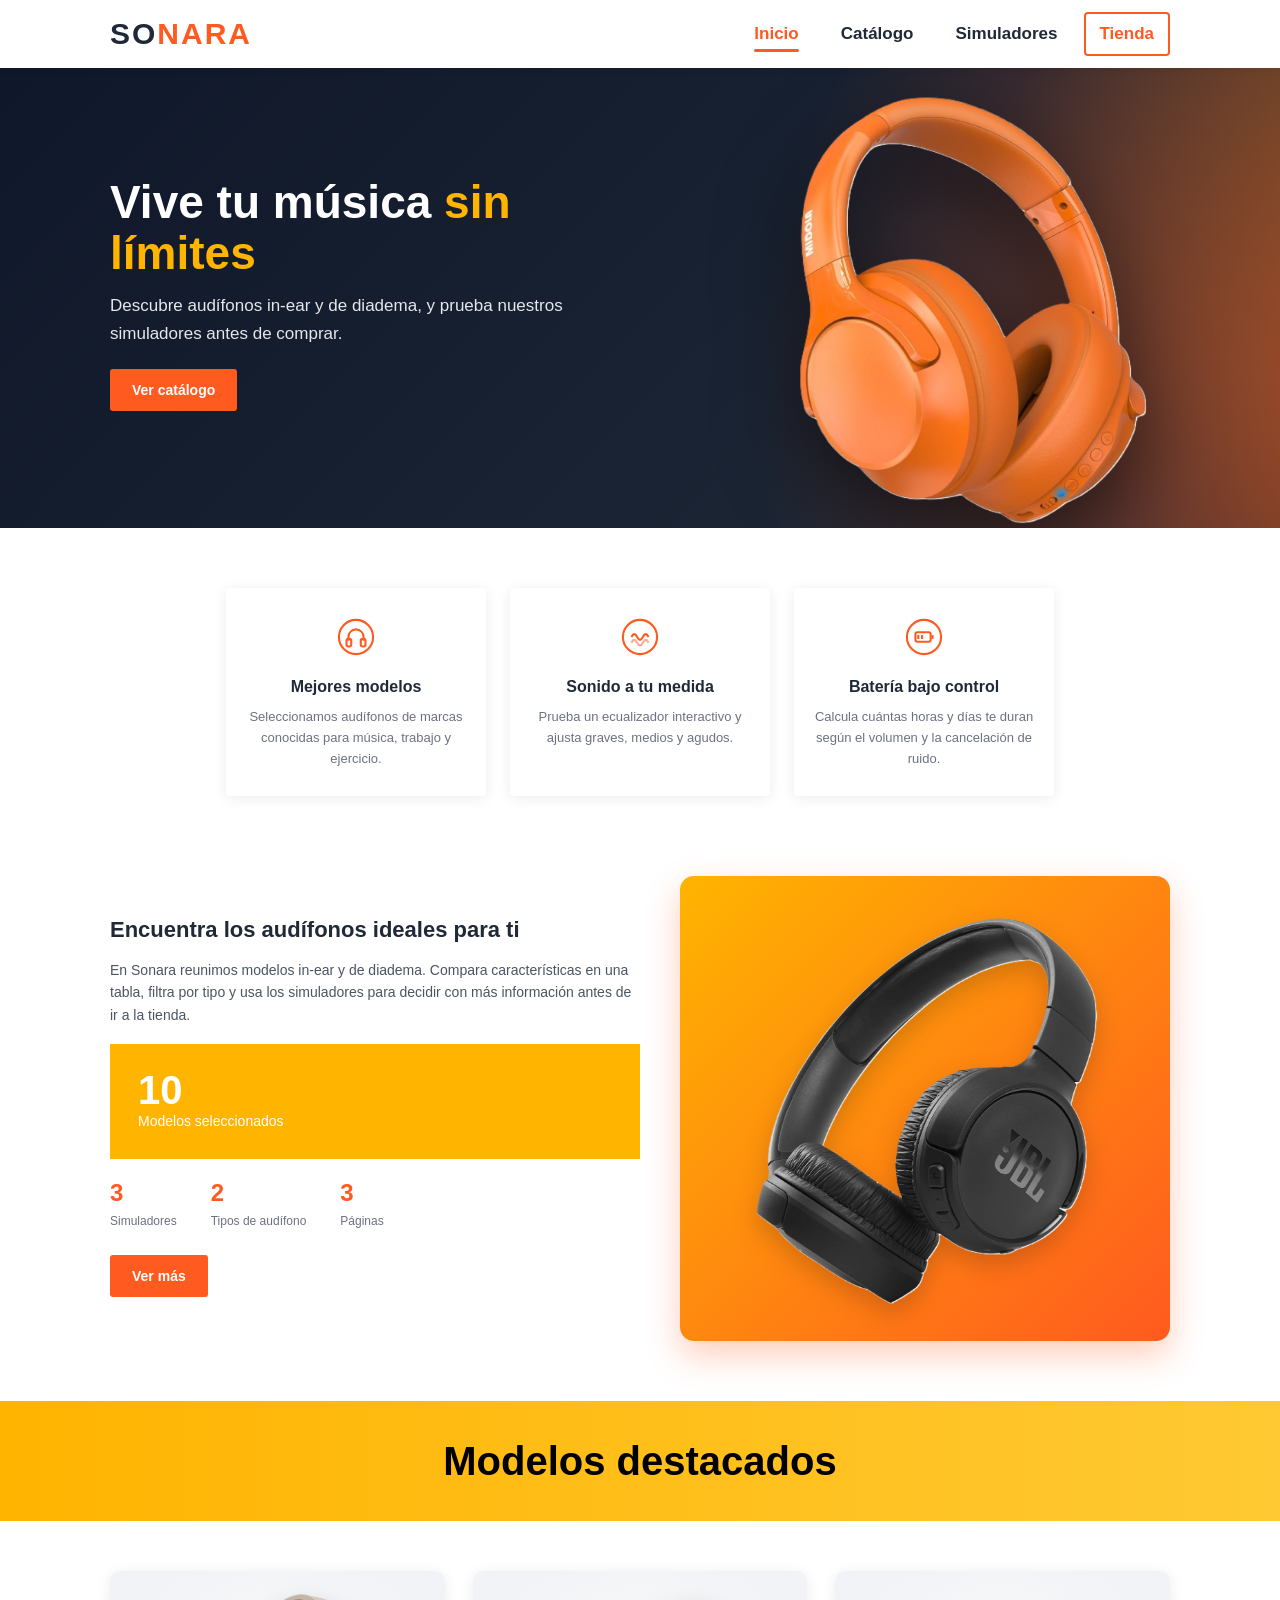
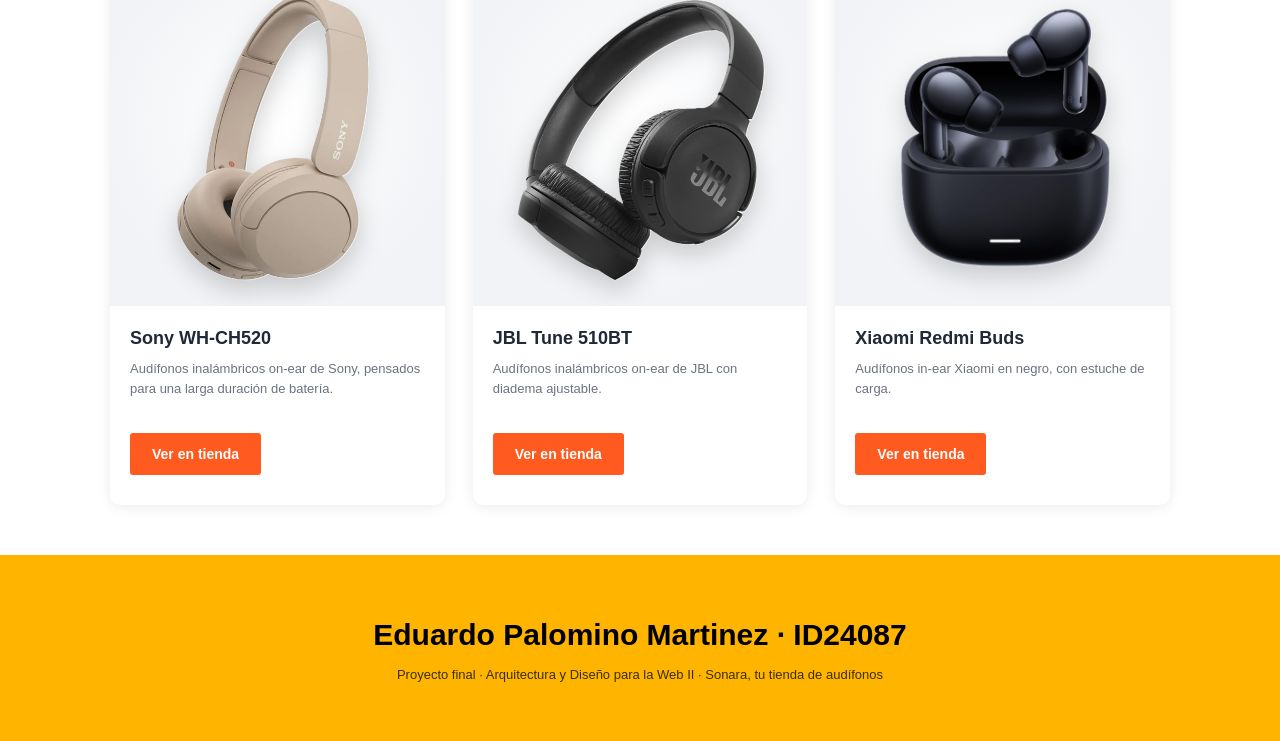
==== index.html @ 2ec517f6 "Add files via upload" ====
<!DOCTYPE html>
<html lang="es">
<head>
    <meta charset="UTF-8">
    <meta name="viewport" content="width=device-width, initial-scale=1">
    <title>Sonara | Audífonos</title>
    <script>document.documentElement.className = "js";</script>
    <link rel="stylesheet" href="css/estilos.css">
</head>
<body>
    <header class="barra">
        <div class="contenedor barra-interna">
            <a class="logo" href="index.html">SO<span>NARA</span></a>
            <nav id="menu">
                <a class="btn-menu activo" href="index.html">Inicio</a>
                <a class="btn-menu" href="catalogo.html">Catálogo</a>
                <a class="btn-menu" href="simuladores.html">Simuladores</a>
                <a class="btn-menu externo" href="https://www.amazon.com.mx" target="_blank" rel="noopener">Tienda</a>
            </nav>
        </div>
    </header>

    <div id="hero">
        <a class="hero-imagen" href="https://www.amazon.com.mx/Good-Happens-supraaurales-reproducci%C3%B3n-ecualizadores/dp/B0F1NCH7GL" target="_blank" rel="noopener"><img id="heroImg" src="image/imagen8.png" alt="Good Happens Supraaural"></a>
        <div class="hero-texto">
            <div class="contenedor">
                <div class="hero-caja">
                    <h1>Vive tu música <span>sin límites</span></h1>
                    <p>Descubre audífonos in-ear y de diadema, y prueba nuestros simuladores antes de comprar.</p>
                    <a class="boton" href="catalogo.html">Ver catálogo</a>
                </div>
            </div>
        </div>
    </div>

    <section id="tarjetas">
        <div class="contenedor fila-tarjetas">
            <a class="tarjeta reveal" style="--i:0" href="catalogo.html">
                <svg viewBox="0 0 40 40" fill="none" stroke="#ff5a1f" stroke-width="2.2"><circle cx="20" cy="20" r="18"/><path d="M12 24v-4a8 8 0 0116 0v4"/><rect x="10" y="22" width="5" height="8" rx="2"/><rect x="25" y="22" width="5" height="8" rx="2"/></svg>
                <h3>Mejores modelos</h3>
                <p>Seleccionamos audífonos de marcas conocidas para música, trabajo y ejercicio.</p>
            </a>
            <a class="tarjeta reveal" style="--i:1" href="simuladores.html">
                <svg viewBox="0 0 40 40" fill="none" stroke="#ff5a1f" stroke-width="2.2"><circle cx="20" cy="20" r="18"/><path d="M11 20q3-6 6 0t6 0 6 0"/><path d="M11 26q3-6 6 0t6 0 6 0" opacity=".5"/></svg>
                <h3>Sonido a tu medida</h3>
                <p>Prueba un ecualizador interactivo y ajusta graves, medios y agudos.</p>
            </a>
            <a class="tarjeta reveal" style="--i:2" href="simuladores.html">
                <svg viewBox="0 0 40 40" fill="none" stroke="#ff5a1f" stroke-width="2.2"><circle cx="20" cy="20" r="18"/><rect x="11" y="15" width="16" height="10" rx="2"/><path d="M29 18v4"/><path d="M14 18v4M18 18v4"/></svg>
                <h3>Batería bajo control</h3>
                <p>Calcula cuántas horas y días te duran según el volumen y la cancelación de ruido.</p>
            </a>
        </div>
    </section>

    <section id="nosotros">
        <div class="contenedor nosotros-grid">
            <div class="nosotros-texto reveal">
                <h2>Encuentra los audífonos ideales para ti</h2>
                <p>En Sonara reunimos modelos in-ear y de diadema. Compara características en una tabla, filtra por tipo y usa los simuladores para decidir con más información antes de ir a la tienda.</p>
                <div class="caja-amarilla">
                    <div class="numero" data-meta="10">0</div>
                    <div class="texto">Modelos seleccionados</div>
                </div>
                <div class="estadisticas">
                    <div><span class="numero" data-meta="3">0</span><span class="texto">Simuladores</span></div>
                    <div><span class="numero" data-meta="2">0</span><span class="texto">Tipos de audífono</span></div>
                    <div><span class="numero" data-meta="3">0</span><span class="texto">Páginas</span></div>
                </div>
                <a class="boton" href="catalogo.html">Ver más</a>
            </div>
            <div class="nosotros-img reveal" style="--i:1">
                <a class="imagen-caja grande" href="https://www.amazon.com.mx/JBL-Tune-510BT-Ear-inal%C3%A1mbricos/dp/B08WM3LMJF" target="_blank" rel="noopener">
                    <img src="image/imagen7.png" alt="JBL Tune 510BT">
                    <span class="overlay"><span>Ver en tienda ↗</span></span>
                </a>
            </div>
        </div>
    </section>

    <div class="banda"><h2>Modelos destacados</h2></div>

    <section id="destacados">
        <div class="contenedor fila-productos">
            <div class="producto reveal" style="--i:0">
                <a class="imagen-caja" href="https://www.amazon.com.mx/Sony-Aud%C3%ADfonos-inal%C3%A1mbricos-WH-CH520-duraci%C3%B3n/dp/B0CFS29Y49" target="_blank" rel="noopener">
                    <img src="image/imagen3.png" alt="Sony WH-CH520">
                    <span class="overlay"><span>Ver en tienda ↗</span></span>
                </a>
                <div class="info">
                    <h3>Sony WH-CH520</h3>
                    <p>Audífonos inalámbricos on-ear de Sony, pensados para una larga duración de batería.</p>
                    <a class="boton" href="https://www.amazon.com.mx/Sony-Aud%C3%ADfonos-inal%C3%A1mbricos-WH-CH520-duraci%C3%B3n/dp/B0CFS29Y49" target="_blank" rel="noopener">Ver en tienda</a>
                </div>
            </div>
            <div class="producto reveal" style="--i:1">
                <a class="imagen-caja" href="https://www.amazon.com.mx/JBL-Tune-510BT-Ear-inal%C3%A1mbricos/dp/B08WM3LMJF" target="_blank" rel="noopener">
                    <img src="image/imagen7.png" alt="JBL Tune 510BT">
                    <span class="overlay"><span>Ver en tienda ↗</span></span>
                </a>
                <div class="info">
                    <h3>JBL Tune 510BT</h3>
                    <p>Audífonos inalámbricos on-ear de JBL con diadema ajustable.</p>
                    <a class="boton" href="https://www.amazon.com.mx/JBL-Tune-510BT-Ear-inal%C3%A1mbricos/dp/B08WM3LMJF" target="_blank" rel="noopener">Ver en tienda</a>
                </div>
            </div>
            <div class="producto reveal" style="--i:2">
                <a class="imagen-caja" href="https://www.amazon.com.mx/Xiaomi-Aud%C3%ADfonos-Redmi-Buds-Black/dp/B0D9YYQ7X9" target="_blank" rel="noopener">
                    <img src="image/imagen6.png" alt="Xiaomi Redmi Buds">
                    <span class="overlay"><span>Ver en tienda ↗</span></span>
                </a>
                <div class="info">
                    <h3>Xiaomi Redmi Buds</h3>
                    <p>Audífonos in-ear Xiaomi en negro, con estuche de carga.</p>
                    <a class="boton" href="https://www.amazon.com.mx/Xiaomi-Aud%C3%ADfonos-Redmi-Buds-Black/dp/B0D9YYQ7X9" target="_blank" rel="noopener">Ver en tienda</a>
                </div>
            </div>
        </div>
    </section>
    <footer id="pie">
        <div class="contenedor reveal">
            <h2>Eduardo Palomino Martinez · ID24087</h2>
            <p>Proyecto final · Arquitectura y Diseño para la Web II · Sonara, tu tienda de audífonos</p>
        </div>
    </footer>

    <script type="text/javascript" src="js/codigoJavaScript.js"></script>
</body>
</html>
---- css/estilos.css ----
:root {
  --naranja: #ff5a1f;
  --amarillo: #ffb400;
  --oscuro: #1f2937;
  --gris: #6b7280;
  --claro: #f5f6f8;
}
* { box-sizing: border-box; margin: 0; padding: 0; }
body {
  font-family: "Segoe UI", Arial, Helvetica, sans-serif;
  color: var(--oscuro);
  background-color: #ffffff;
  line-height: 1.6;
}
a { color: inherit; text-decoration: none; }
img { display: block; max-width: 100%; }
.contenedor { width: 100%; max-width: 1100px; margin: 0 auto; padding: 0 20px; }


.barra { background: #fff; position: sticky; top: 0; z-index: 10; box-shadow: 0 1px 8px rgba(0,0,0,.08); }
.barra-interna { display: flex; align-items: center; justify-content: space-between; flex-wrap: wrap; gap: 8px; padding-top: 10px; padding-bottom: 10px; }
.logo { font-size: 30px; font-weight: 820; letter-spacing: 2px; }
.logo span { color: var(--naranja); }
#menu { display: flex; gap: 10px; flex-wrap: wrap; }
.btn-menu { font-weight: 800; font-size: 17px; padding: 6px 14px; border: 2px solid transparent; border-radius: 4px; transition: .2s; }
.btn-menu:hover { color: var(--naranja); }
.btn-menu.activo { color: var(--naranja); }
.btn-menu.externo { border-color: var(--naranja); color: var(--naranja); }
.btn-menu.externo:hover { background: var(--naranja); color: #fff; }


#hero { position: relative; overflow: hidden; min-height: 460px; display: flex; align-items: center;
  background: radial-gradient(circle at 78% 50%, rgba(255,90,31,.55), transparent 45%),
              radial-gradient(circle at 90% 15%, rgba(255,180,0,.35), transparent 35%),
              linear-gradient(135deg, #0f172a, #1f2937 65%, #3b1d12);
  background-size: 140% 140%; animation: fondoMovil 14s ease-in-out infinite alternate; }
.hero-imagen { position: absolute; right: 8%; top: 50%; width: min(420px, 42vw); margin-top: calc(min(420px, 42vw) / -2); z-index: 1; }
#heroImg { width: 100%; height: auto; filter: drop-shadow(0 30px 40px rgba(0,0,0,.55)); transition: transform .25s ease-out, filter .4s; animation: flotar 5s ease-in-out infinite; }
.hero-imagen:hover #heroImg { filter: drop-shadow(0 30px 50px rgba(255,90,31,.6)); }
.hero-texto { position: relative; z-index: 2; width: 100%; padding: 70px 0; pointer-events: none; }
.hero-caja { max-width: 480px; color: #fff; pointer-events: auto; animation: aparecer 1s ease-out both; }
.hero-texto h1 { font-size: 46px; line-height: 1.1; margin-bottom: 14px; }
.hero-texto h1 span { color: var(--amarillo); }
.hero-texto p { font-size: 17px; margin-bottom: 22px; color: #e5e7eb; }


.boton { display: inline-block; background: var(--naranja); color: #fff; font-weight: 700; font-size: 14px; padding: 10px 22px; border: 0; border-radius: 3px; cursor: pointer; transition: .2s; }
.boton:hover { background: #e2470f; transform: translateY(-1px); }
.boton.secundario { background: transparent; border: 2px solid var(--oscuro); color: var(--oscuro); }
.boton.secundario:hover { background: var(--oscuro); color: #fff; }
.boton.activo { background: var(--oscuro); }


#tarjetas { padding: 60px 0; }
.fila-tarjetas { display: flex; gap: 24px; justify-content: center; flex-wrap: wrap; }
.tarjeta { flex: 1 1 220px; max-width: 260px; background: #fff; text-align: center; padding: 26px 20px; border-radius: 4px; box-shadow: 0 2px 14px rgba(0,0,0,.08); transition: .25s; }
.tarjeta:hover { transform: translateY(-6px); box-shadow: 0 10px 24px rgba(0,0,0,.14); }
.tarjeta svg { width: 38px; height: 38px; margin-bottom: 10px; }
.tarjeta h3 { font-size: 16px; margin-bottom: 8px; }
.tarjeta p { font-size: 13px; color: var(--gris); }


#nosotros { padding: 20px 0 60px; }
.nosotros-grid { display: flex; gap: 40px; align-items: center; flex-wrap: wrap; }
.nosotros-texto { flex: 1 1 380px; }
.nosotros-img { flex: 1 1 340px; }
.nosotros-img img { width: 100%; border-radius: 3px; }
.nosotros-texto h2 { font-size: 22px; margin-bottom: 12px; }
.nosotros-texto p { font-size: 14px; color: #4b5563; margin-bottom: 18px; }
.caja-amarilla { background: var(--amarillo); color: #fff; padding: 26px 28px; margin-bottom: 20px; }
.caja-amarilla .numero { font-size: 40px; font-weight: 800; line-height: 1; }
.caja-amarilla .texto { font-size: 14px; }
.estadisticas { display: flex; gap: 34px; margin-bottom: 22px; }
.estadisticas .numero { color: var(--naranja); font-size: 24px; font-weight: 800; display: block; line-height: 1.2; }
.estadisticas .texto { font-size: 12px; color: var(--gris); }


.banda { background: var(--amarillo); text-align: center; padding: 28px 0; }
.banda h2 { font-size: 40px; color: #000; }
.banda p { color: #3b2f00; }


#destacados, #catalogo, #simuladores { padding: 50px 0; }
.fila-productos, #gridProductos { display: grid; grid-template-columns: repeat(auto-fit, minmax(250px, 1fr)); gap: 28px; }
.producto { background: #fff; border-radius: 10px; box-shadow: 0 2px 14px rgba(0,0,0,.08); overflow: hidden; transition: transform .35s ease, box-shadow .35s ease; }
.producto:hover { transform: translateY(-8px); box-shadow: 0 18px 36px rgba(255,90,31,.18); }
.imagen-caja { position: relative; display: block; overflow: hidden; aspect-ratio: 1 / 1;
  background: radial-gradient(circle at 50% 45%, #ffffff 0%, #f1f3f6 70%); }
.imagen-caja img { width: 100%; height: 100%; object-fit: contain; padding: 22px;
  transition: transform .5s cubic-bezier(.2,.8,.2,1), filter .5s; filter: drop-shadow(0 10px 12px rgba(0,0,0,.18)); }
.imagen-caja:hover img { transform: scale(1.1) rotate(-3deg); filter: drop-shadow(0 18px 20px rgba(0,0,0,.28)) blur(2px) brightness(.85); }
.overlay { position: absolute; inset: 0; display: flex; align-items: center; justify-content: center;
  background: rgba(31,41,55,.35); backdrop-filter: blur(5px); -webkit-backdrop-filter: blur(5px);
  opacity: 0; transition: opacity .4s ease; }
.overlay span { color: #fff; font-weight: 700; font-size: 15px; letter-spacing: .5px; border: 2px solid #fff; padding: 9px 20px; border-radius: 30px;
  transform: translateY(14px); transition: transform .4s ease, background .3s; }
.imagen-caja:hover .overlay { opacity: 1; }
.imagen-caja:hover .overlay span { transform: translateY(0); }
.overlay span:hover { background: var(--naranja); border-color: var(--naranja); }
.imagen-caja.grande { border-radius: 14px; background: linear-gradient(135deg, var(--amarillo), var(--naranja)); box-shadow: 0 14px 34px rgba(255,90,31,.3); aspect-ratio: 1 / .95; }
.imagen-caja.grande img { padding: 34px; }
.producto .info { padding: 4px 20px 22px; }
.producto h3 { margin: 10px 0 6px; font-size: 18px; }
.producto p { margin: 6px 0 14px; font-size: 13px; color: var(--gris); min-height: 60px; }
.etiqueta { display: inline-block; font-size: 11px; font-weight: 700; background: #fff1e8; color: var(--naranja); padding: 2px 10px; border-radius: 20px; margin-top: 14px; }
.producto .info > h3:first-child { margin-top: 14px; }


#filtros { display: flex; gap: 10px; flex-wrap: wrap; margin-bottom: 8px; }
#contadorResultados { margin-bottom: 22px; color: var(--gris); font-size: 14px; }
.tabla-scroll { overflow-x: auto; }
table.comparativa { width: 100%; border-collapse: collapse; font-size: 14px; background: #fff; }
table.comparativa th { background: var(--oscuro); color: #fff; text-align: left; padding: 12px 14px; }
table.comparativa td { padding: 12px 14px; border-bottom: 1px solid #e5e7eb; }
table.comparativa tr:nth-child(even) td { background: var(--claro); }
table.comparativa a { color: var(--naranja); font-weight: 700; }


.panel { background: var(--claro); border-radius: 8px; padding: 28px; margin-bottom: 34px; }
.panel h2 { font-size: 24px; margin-bottom: 6px; }
.panel > p { color: var(--gris); font-size: 14px; margin-bottom: 20px; }
.controles { display: grid; grid-template-columns: repeat(auto-fit, minmax(220px, 1fr)); gap: 18px; margin-bottom: 20px; }
.campo label { display: block; font-weight: 700; font-size: 13px; margin-bottom: 6px; }
.campo input[type=number], .campo select { width: 100%; padding: 9px 10px; border: 1px solid #d1d5db; border-radius: 4px; font-size: 14px; background: #fff; }
.campo input[type=range] { width: 100%; accent-color: var(--naranja); }
.campo .valor { font-size: 13px; color: var(--naranja); font-weight: 700; }
.resultado { display: flex; gap: 24px; flex-wrap: wrap; align-items: center; }
.dato { background: #fff; border-left: 5px solid var(--naranja); padding: 12px 18px; border-radius: 4px; min-width: 150px; }
.dato .numero { font-size: 28px; font-weight: 800; color: var(--naranja); line-height: 1.1; }
.dato .texto { font-size: 12px; color: var(--gris); }
.barra-fondo { flex: 1 1 240px; background: #d1d5db; border-radius: 20px; height: 22px; overflow: hidden; }
#barraBateria { height: 100%; width: 100%; background: linear-gradient(90deg, var(--naranja), var(--amarillo)); border-radius: 20px; transition: width .3s; }
canvas#visualizador { width: 100%; height: 160px; background: #111827; border-radius: 6px; display: block; margin: 14px 0; }
.presets { display: flex; gap: 10px; flex-wrap: wrap; margin-bottom: 16px; }
#estadoAudio { font-size: 13px; color: var(--gris); margin-top: 8px; }
#resultadoQuiz { margin-top: 20px; }
.recomendado { display: flex; gap: 20px; align-items: center; background: #fff; padding: 16px; border-radius: 6px; flex-wrap: wrap; box-shadow: 0 2px 12px rgba(0,0,0,.08); }
.recomendado .imagen-caja { width: 150px; height: 150px; border-radius: 8px; flex: 0 0 150px; }
.recomendado .imagen-caja img { padding: 10px; }
.recomendado .overlay span { font-size: 12px; padding: 5px 12px; }
.recomendado h3 { margin-bottom: 6px; }
.recomendado p { font-size: 14px; color: var(--gris); margin-bottom: 10px; }


#pie { background: var(--amarillo); text-align: center; padding: 56px 0; }
#pie h2 { font-size: 30px; color: #000; }
#pie p { font-size: 13px; color: #3b2f00; margin-top: 6px; }



@keyframes aparecer { from { opacity: 0; transform: translateY(26px); filter: blur(8px); } to { opacity: 1; transform: none; filter: blur(0); } }
@keyframes entrarPagina { from { opacity: 0; filter: blur(6px); } to { opacity: 1; filter: blur(0); } }
@keyframes flotar { 0%, 100% { margin-top: 0; } 50% { margin-top: -16px; } }
@keyframes fondoMovil { from { background-position: 0% 50%; } to { background-position: 100% 50%; } }
@keyframes brillo { from { left: -70%; } to { left: 130%; } }


body { animation: entrarPagina .7s ease-out both; }


.js .reveal { opacity: 0; transform: translateY(34px); filter: blur(10px);
  transition: opacity .8s ease, transform .8s ease, filter .8s ease; transition-delay: calc(var(--i, 0) * 120ms); }
.js .reveal.visible { opacity: 1; transform: none; filter: blur(0); }


.barra { transition: box-shadow .3s, background .3s; background: rgba(255,255,255,.92); backdrop-filter: blur(8px); -webkit-backdrop-filter: blur(8px); }
.barra.sombra { box-shadow: 0 6px 22px rgba(0,0,0,.12); }
.btn-menu { position: relative; }
.btn-menu:not(.externo)::after { content: ""; position: absolute; left: 14px; right: 14px; bottom: 2px; height: 3px; background: var(--naranja);
  border-radius: 3px; transform: scaleX(0); transform-origin: left; transition: transform .3s ease; }
.btn-menu:not(.externo):hover::after, .btn-menu.activo::after { transform: scaleX(1); }
.logo { transition: transform .3s; display: inline-block; }
.logo:hover { transform: scale(1.06); }


.boton { position: relative; overflow: hidden; }
.boton::after { content: ""; position: absolute; top: 0; left: -70%; width: 50%; height: 100%;
  background: linear-gradient(120deg, transparent, rgba(255,255,255,.55), transparent); transform: skewX(-20deg); }
.boton:hover::after { animation: brillo .7s ease; }
.boton:hover { box-shadow: 0 8px 18px rgba(255,90,31,.35); }
.boton.secundario:hover { box-shadow: 0 8px 18px rgba(31,41,55,.25); }


.tarjeta svg { transition: transform .4s ease; }
.tarjeta:hover svg { transform: scale(1.2) rotate(8deg); }
.tarjeta { border-top: 4px solid transparent; }
.tarjeta:hover { border-top-color: var(--naranja); }


.caja-amarilla { transition: transform .35s, box-shadow .35s; }
.caja-amarilla:hover { transform: translateX(8px); box-shadow: -8px 8px 0 var(--naranja); }
.banda { background: linear-gradient(90deg, var(--amarillo), #ffc933, var(--amarillo)); background-size: 200% 100%; animation: fondoMovil 8s ease-in-out infinite alternate; }
table.comparativa tbody tr { transition: transform .25s, box-shadow .25s; }
table.comparativa tbody tr:hover { transform: scale(1.01); box-shadow: 0 6px 18px rgba(0,0,0,.12); position: relative; }
table.comparativa tbody tr:hover td { background: #fff1e8; }
.panel { transition: box-shadow .35s; }
.panel:hover { box-shadow: 0 14px 34px rgba(0,0,0,.1); }
.recomendado { animation: aparecer .6s ease-out both; }
#pie h2 { transition: letter-spacing .4s; }
#pie:hover h2 { letter-spacing: 1.5px; }


@media (prefers-reduced-motion: reduce) {
  *, *::before, *::after { animation: none !important; transition: none !important; }
  .js .reveal { opacity: 1; transform: none; filter: none; }
}


@media (max-width: 640px) {
  .hero-texto h1 { font-size: 32px; }
  #hero { min-height: 560px; }
  .hero-imagen { right: 50%; transform: translateX(50%); top: auto; bottom: 20px; margin-top: 0; width: 58vw; }
  .hero-texto { padding: 40px 0 250px; }
  .banda h2 { font-size: 28px; }
  .barra-interna { justify-content: center; }
  .btn-menu { font-size: 15px; padding: 5px 9px; }
  .estadisticas { gap: 20px; }
}
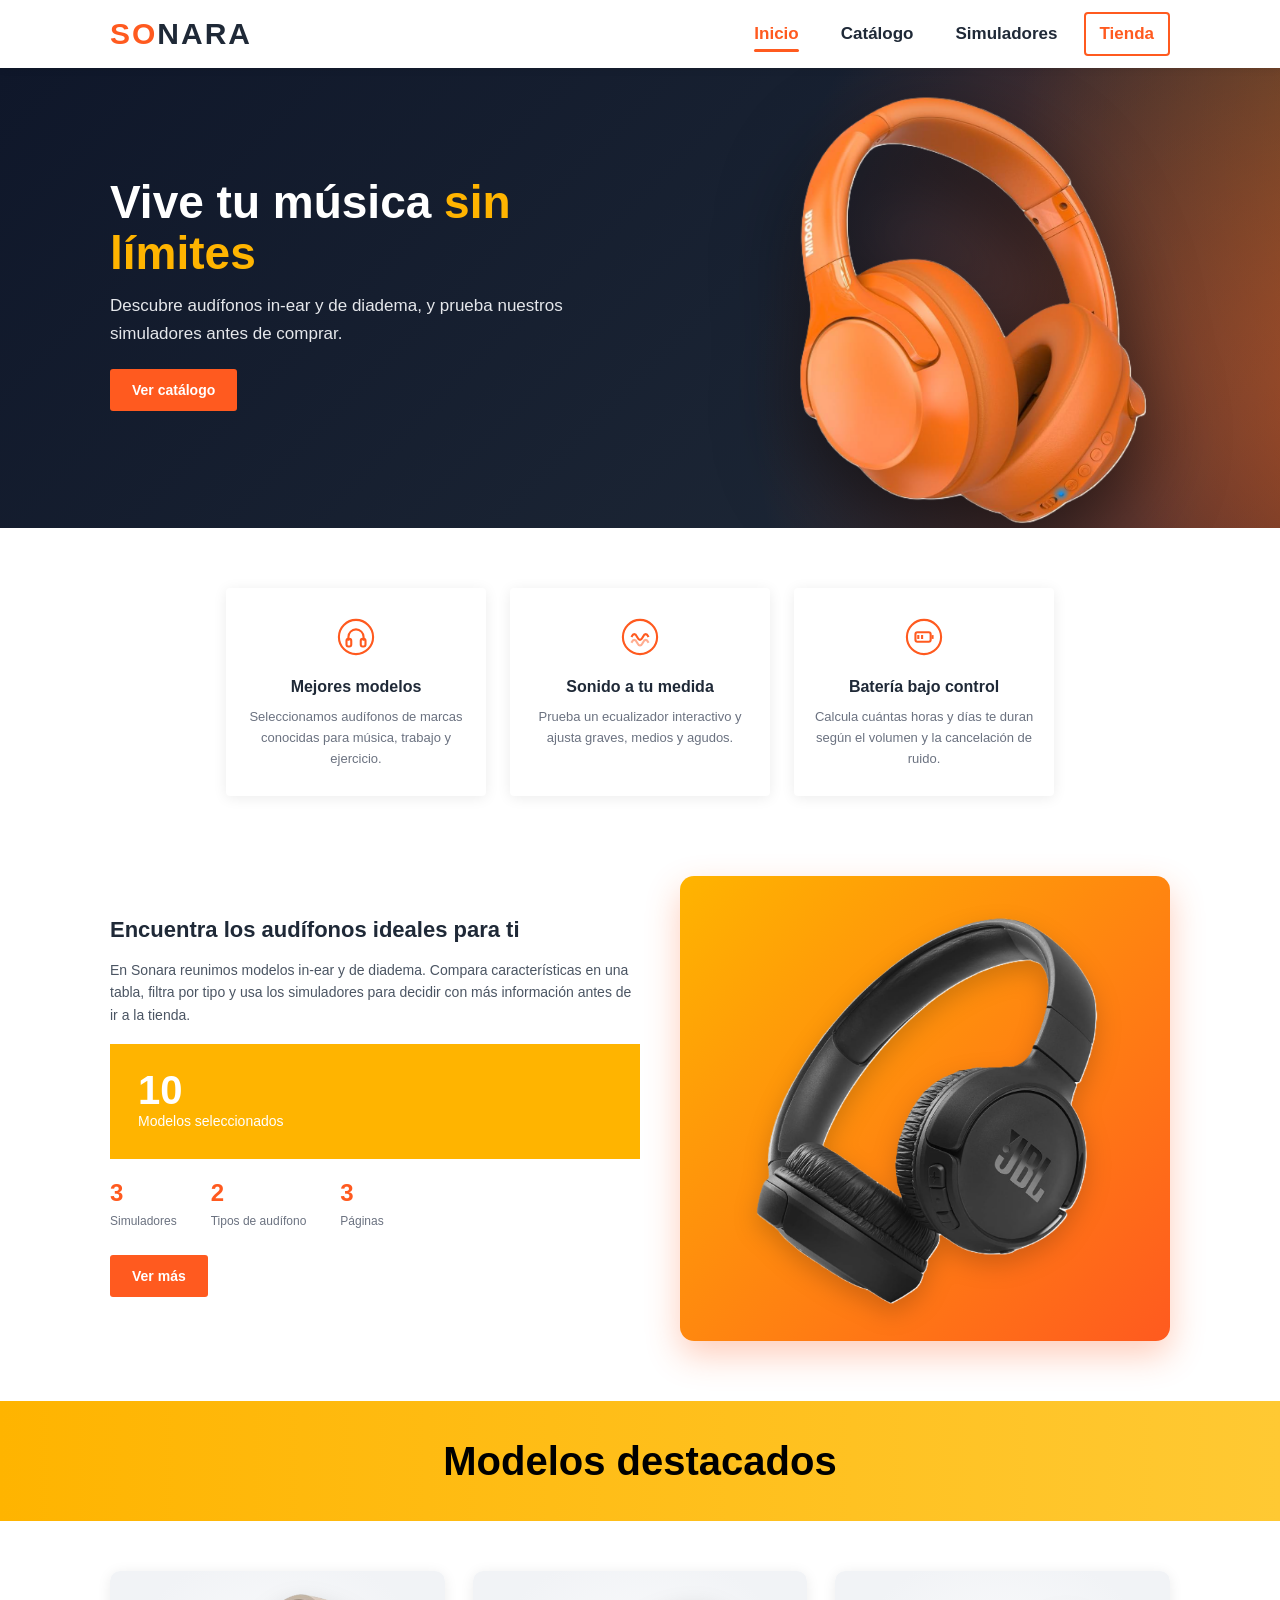
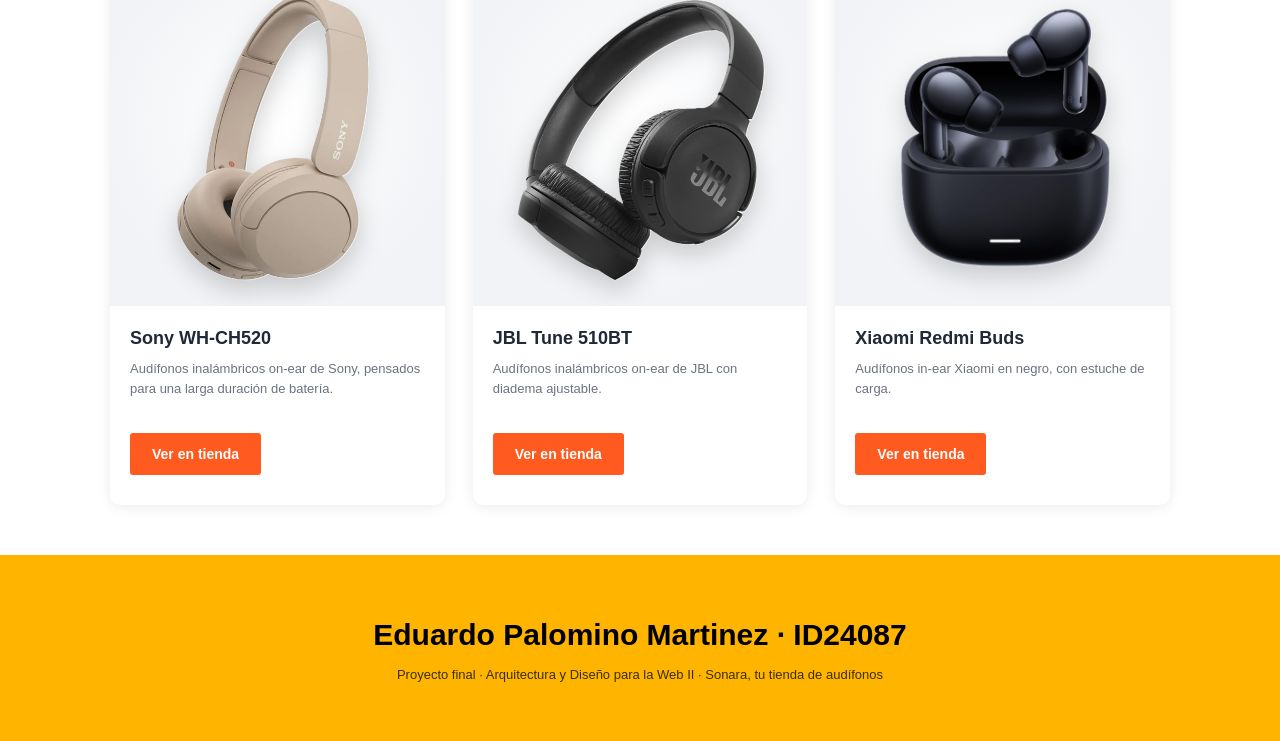
==== commit 06adb142: "Update logo link structure in index.html" ====
--- a/index.html
+++ b/index.html
@@ -10,7 +10,7 @@
 <body>
     <header class="barra">
         <div class="contenedor barra-interna">
-            <a class="logo" href="index.html">SO<span>NARA</span></a>
+            <a class="logo" href="index.html"><span>SO</span>NARA</a>
             <nav id="menu">
                 <a class="btn-menu activo" href="index.html">Inicio</a>
                 <a class="btn-menu" href="catalogo.html">Catálogo</a>
